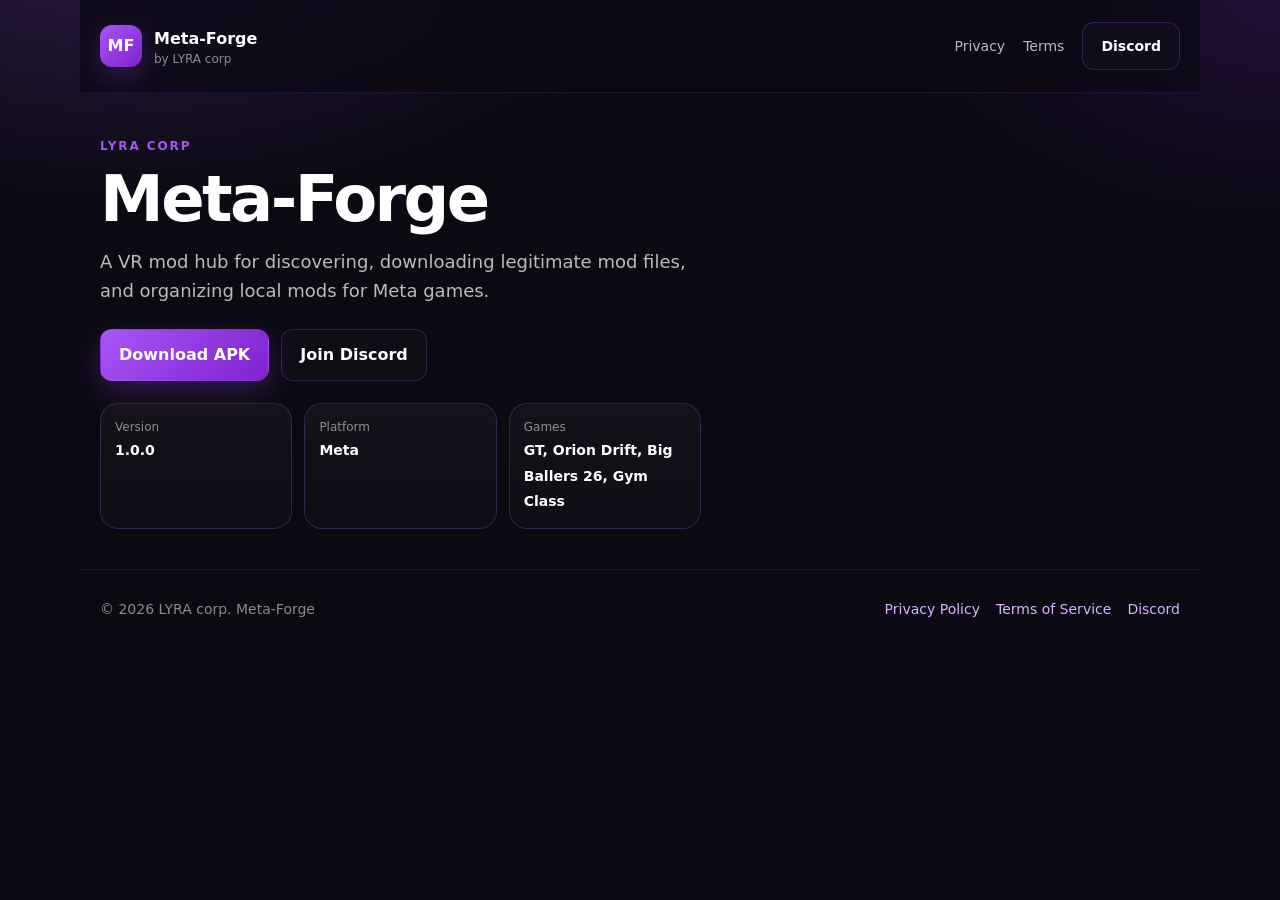
==== docs/index.html @ a2373e12 "Initial Meta-Forge app and GitHub Pages site" ====
﻿<!doctype html><html lang="en"><head><meta charset="utf-8"><meta name="viewport" content="width=device-width,initial-scale=1"><title>Meta-Forge | LYRA corp</title><link rel="stylesheet" href="styles.css"></head><body><div class="bg"></div><header class="site-header"><a class="brand" href="./"><span class="brand-mark">MF</span><span><strong>Meta-Forge</strong><small>by LYRA corp</small></span></a><nav><a href="privacy.html">Privacy</a><a href="terms.html">Terms</a><a class="btn btn-ghost" href="https://discord.gg/ydSPJUVMb2" target="_blank" rel="noopener">Discord</a></nav></header><main><section class="hero"><div class="hero-copy"><p class="eyebrow">LYRA corp</p><h1>Meta-Forge</h1><p class="lead">A VR mod hub for discovering, downloading legitimate mod files, and organizing local mods for Meta games.</p><div class="cta-row"><a class="btn btn-primary" href="Meta-Forge.apk" download>Download APK</a><a class="btn btn-ghost" href="https://discord.gg/ydSPJUVMb2" target="_blank" rel="noopener">Join Discord</a></div><div class="meta-row"><div><span>Version</span><strong>1.0.0</strong></div><div><span>Platform</span><strong>Meta</strong></div><div><span>Games</span><strong>GT, Orion Drift, Big Ballers 26, Gym Class</strong></div></div></div></section></main><footer class="site-footer"><div>© 2026 LYRA corp. Meta-Forge</div><div class="footer-links"><a href="privacy.html">Privacy Policy</a><a href="terms.html">Terms of Service</a><a href="https://discord.gg/ydSPJUVMb2" target="_blank" rel="noopener">Discord</a></div></footer></body></html>
---- docs/styles.css ----
﻿:root{--bg:#0B0912;--bg2:#140d22;--card:#171126;--line:rgba(168,85,247,.25);--purple:#A855F7;--violet:#7E22CE;--text:#FFFFFF;--muted:rgba(255,255,255,.72);--faint:rgba(255,255,255,.52)}
*{box-sizing:border-box} body{margin:0;font-family:Inter,system-ui,-apple-system,Segoe UI,Roboto,Arial,sans-serif;background:var(--bg);color:var(--text);line-height:1.6}
a{color:#d8b4fe;text-decoration:none} a:hover{text-decoration:underline}
.bg{position:fixed;inset:0;background:radial-gradient(900px 500px at 10% -10%,rgba(168,85,247,.22),transparent 60%),radial-gradient(700px 420px at 100% 0,rgba(126,34,206,.18),transparent 55%),var(--bg);z-index:-1}
.site-header,.site-footer,.hero,.section{max-width:1120px;margin:0 auto;padding-left:20px;padding-right:20px}
.site-header{display:flex;align-items:center;justify-content:space-between;gap:16px;padding-top:22px;padding-bottom:22px;position:sticky;top:0;background:rgba(11,9,18,.72);backdrop-filter:blur(12px);z-index:10;border-bottom:1px solid rgba(168,85,247,.12)}
.brand{display:flex;align-items:center;gap:12px;color:#fff;text-decoration:none}
.brand-mark{width:42px;height:42px;border-radius:12px;display:grid;place-items:center;font-weight:800;background:linear-gradient(135deg,var(--purple),var(--violet));box-shadow:0 10px 30px rgba(168,85,247,.25)}
.brand small{display:block;color:var(--faint);font-size:12px;line-height:1.2}
nav{display:flex;gap:18px;align-items:center;flex-wrap:wrap}
nav a{color:var(--muted);font-size:14px;font-weight:500}
.btn{display:inline-flex;align-items:center;justify-content:center;padding:12px 18px;border-radius:12px;font-weight:700;border:1px solid var(--line);text-decoration:none!important;transition:.2s}
.btn-primary{background:linear-gradient(135deg,var(--purple),var(--violet));color:#fff;border-color:transparent;box-shadow:0 10px 30px rgba(168,85,247,.25)}
.btn-primary:hover{filter:brightness(1.06)} .btn-ghost{background:rgba(255,255,255,.02);color:#fff}
.hero{display:grid;grid-template-columns:1.2fr .9fr;gap:28px;padding-top:44px;padding-bottom:40px;align-items:center}
.eyebrow{color:var(--purple);font-size:12px;font-weight:700;letter-spacing:.16em;text-transform:uppercase;margin:0 0 10px}
h1{font-size:clamp(38px,6vw,64px);line-height:1.02;margin:0 0 16px;letter-spacing:-.04em}
.lead{font-size:18px;color:var(--muted);max-width:700px;margin:0 0 24px}
.cta-row{display:flex;gap:12px;flex-wrap:wrap;margin-bottom:22px}
.meta-row{display:grid;grid-template-columns:repeat(3,minmax(0,1fr));gap:12px;max-width:700px}
.meta-row div,.card,.app-card,.step,.game,.legal-card{background:linear-gradient(180deg,rgba(255,255,255,.04),rgba(255,255,255,.02));border:1px solid var(--line);border-radius:18px}
.meta-row div{padding:14px} .meta-row span{display:block;font-size:12px;color:var(--faint)} .meta-row strong{font-size:14px}
.small-note{color:var(--faint);font-size:13px;margin-top:14px}
.app-card{padding:24px;box-shadow:0 20px 60px rgba(0,0,0,.35)}
.app-top{display:flex;justify-content:space-between;gap:12px;align-items:flex-start;margin-bottom:16px}
.app-name{font-size:28px;font-weight:800}.app-sub{color:var(--faint);font-size:14px}
.badge{padding:6px 10px;border-radius:999px;background:rgba(168,85,247,.14);border:1px solid rgba(168,85,247,.28);font-size:12px;font-weight:700}
.app-desc{color:var(--muted);padding:16px 0;border-top:1px solid rgba(255,255,255,.08);border-bottom:1px solid rgba(255,255,255,.08)}
.app-list{display:grid;gap:12px;padding-top:16px}.app-item span{display:block;color:var(--faint);font-size:12px}.app-item strong{font-size:14px}
.section{padding-top:52px;padding-bottom:52px}.section-alt{background:rgba(168,85,247,.04);max-width:none;border-top:1px solid rgba(168,85,247,.1);border-bottom:1px solid rgba(168,85,247,.1)}
.section-alt .section-head,.section-alt .games{max-width:1120px;margin-left:auto;margin-right:auto;padding-left:20px;padding-right:20px}
.section-head h2{margin:0;font-size:clamp(28px,4vw,42px);line-height:1.15;letter-spacing:-.03em}
.grid{display:grid;grid-template-columns:repeat(4,minmax(0,1fr));gap:16px;margin-top:24px}
.card{padding:22px}.card h3{margin:0 0 8px;font-size:18px}.card p,.step p,.legal-card p,.legal-card li{color:var(--muted);margin:0}
.games{display:grid;grid-template-columns:repeat(4,minmax(0,1fr));gap:14px;margin-top:24px}
.game{padding:18px;text-align:center;font-weight:700}
.steps{display:grid;grid-template-columns:repeat(3,minmax(0,1fr));gap:16px;margin-top:24px}
.step{padding:20px}.step span{width:34px;height:34px;border-radius:10px;display:inline-grid;place-items:center;background:rgba(168,85,247,.18);color:#e9d5ff;font-weight:800;margin-bottom:12px}
.site-footer{display:flex;justify-content:space-between;gap:16px;padding-top:28px;padding-bottom:40px;color:var(--faint);font-size:14px;border-top:1px solid rgba(168,85,247,.12)}
.footer-links{display:flex;gap:16px;flex-wrap:wrap}
.legal{max-width:860px;margin:0 auto;padding:40px 20px 60px}
.legal-card{padding:28px}.legal-card h1{font-size:42px;margin-bottom:8px}.legal-card h2{margin-top:28px;margin-bottom:8px;font-size:20px}
.legal-card ul{margin:8px 0 0 20px;color:var(--muted)} .legal-meta{color:var(--faint);font-size:14px;margin-bottom:20px}
@media (max-width:900px){.hero,.grid,.games,.steps{grid-template-columns:1fr 1fr}.hero{grid-template-columns:1fr}.site-header{position:static}}
@media (max-width:640px){nav{gap:12px}.meta-row,.grid,.games,.steps,.site-footer{grid-template-columns:1fr;display:grid}.site-footer{display:flex;flex-direction:column}.legal-card h1{font-size:34px}}
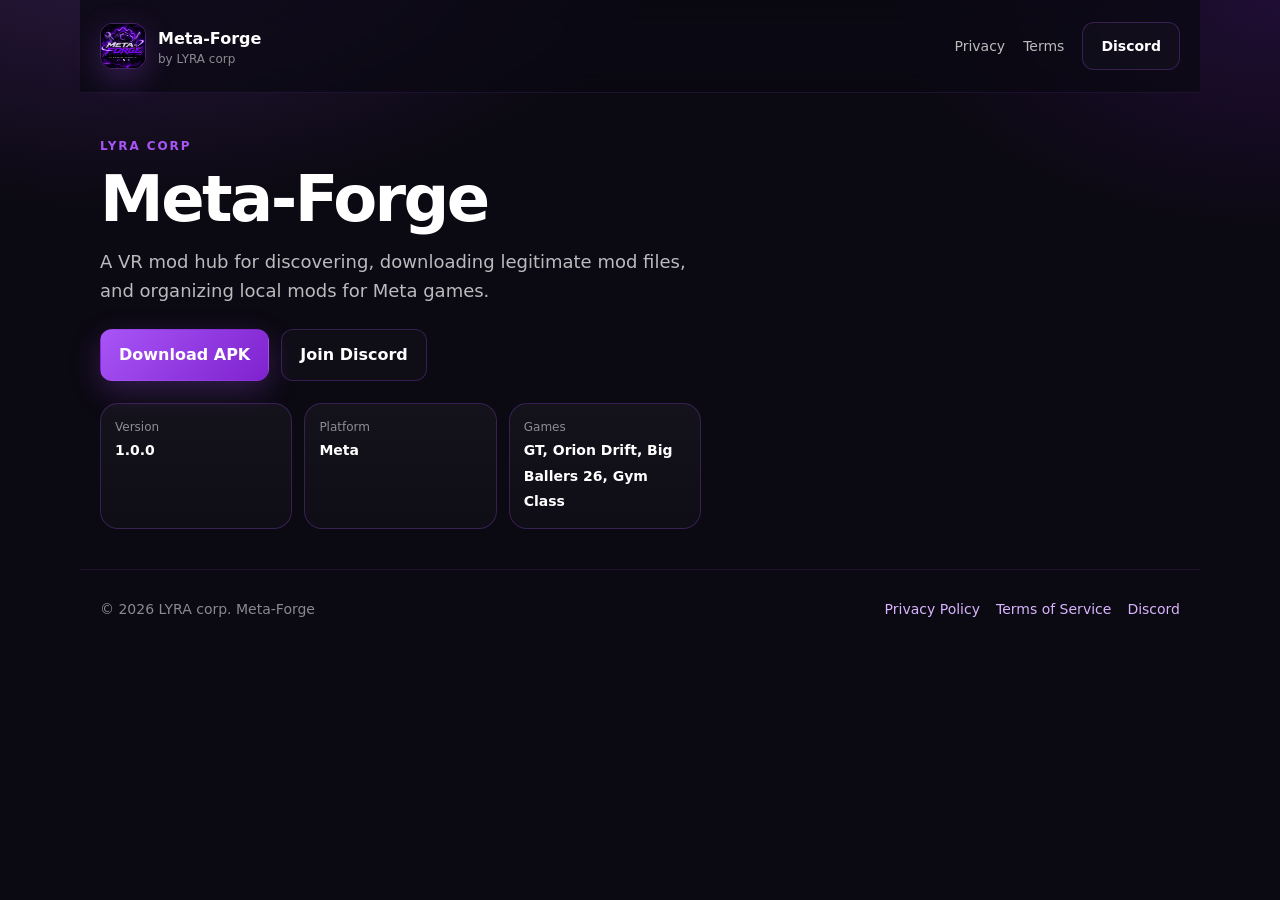
==== commit afb6029a: "Use Meta-Forge logo on GitHub Pages site" ====
--- a/docs/index.html
+++ b/docs/index.html
@@ -1 +1 @@
-﻿<!doctype html><html lang="en"><head><meta charset="utf-8"><meta name="viewport" content="width=device-width,initial-scale=1"><title>Meta-Forge | LYRA corp</title><link rel="stylesheet" href="styles.css"></head><body><div class="bg"></div><header class="site-header"><a class="brand" href="./"><span class="brand-mark">MF</span><span><strong>Meta-Forge</strong><small>by LYRA corp</small></span></a><nav><a href="privacy.html">Privacy</a><a href="terms.html">Terms</a><a class="btn btn-ghost" href="https://discord.gg/ydSPJUVMb2" target="_blank" rel="noopener">Discord</a></nav></header><main><section class="hero"><div class="hero-copy"><p class="eyebrow">LYRA corp</p><h1>Meta-Forge</h1><p class="lead">A VR mod hub for discovering, downloading legitimate mod files, and organizing local mods for Meta games.</p><div class="cta-row"><a class="btn btn-primary" href="Meta-Forge.apk" download>Download APK</a><a class="btn btn-ghost" href="https://discord.gg/ydSPJUVMb2" target="_blank" rel="noopener">Join Discord</a></div><div class="meta-row"><div><span>Version</span><strong>1.0.0</strong></div><div><span>Platform</span><strong>Meta</strong></div><div><span>Games</span><strong>GT, Orion Drift, Big Ballers 26, Gym Class</strong></div></div></div></section></main><footer class="site-footer"><div>© 2026 LYRA corp. Meta-Forge</div><div class="footer-links"><a href="privacy.html">Privacy Policy</a><a href="terms.html">Terms of Service</a><a href="https://discord.gg/ydSPJUVMb2" target="_blank" rel="noopener">Discord</a></div></footer></body></html>
+<!doctype html><html lang="en"><head><meta charset="utf-8"><meta name="viewport" content="width=device-width,initial-scale=1"><title>Meta-Forge | LYRA corp</title><link rel="icon" href="logo.png" type="image/png"><link rel="stylesheet" href="styles.css"></head><body><div class="bg"></div><header class="site-header"><a class="brand" href="./"><img class="brand-logo" src="logo.png" alt="Meta-Forge logo"><span><strong>Meta-Forge</strong><small>by LYRA corp</small></span></a><nav><a href="privacy.html">Privacy</a><a href="terms.html">Terms</a><a class="btn btn-ghost" href="https://discord.gg/ydSPJUVMb2" target="_blank" rel="noopener">Discord</a></nav></header><main><section class="hero"><div class="hero-copy"><p class="eyebrow">LYRA corp</p><h1>Meta-Forge</h1><p class="lead">A VR mod hub for discovering, downloading legitimate mod files, and organizing local mods for Meta games.</p><div class="cta-row"><a class="btn btn-primary" href="Meta-Forge.apk" download>Download APK</a><a class="btn btn-ghost" href="https://discord.gg/ydSPJUVMb2" target="_blank" rel="noopener">Join Discord</a></div><div class="meta-row"><div><span>Version</span><strong>1.0.0</strong></div><div><span>Platform</span><strong>Meta</strong></div><div><span>Games</span><strong>GT, Orion Drift, Big Ballers 26, Gym Class</strong></div></div></div></section></main><footer class="site-footer"><div>© 2026 LYRA corp. Meta-Forge</div><div class="footer-links"><a href="privacy.html">Privacy Policy</a><a href="terms.html">Terms of Service</a><a href="https://discord.gg/ydSPJUVMb2" target="_blank" rel="noopener">Discord</a></div></footer></body></html>
--- a/docs/styles.css
+++ b/docs/styles.css
@@ -1,11 +1,11 @@
-﻿:root{--bg:#0B0912;--bg2:#140d22;--card:#171126;--line:rgba(168,85,247,.25);--purple:#A855F7;--violet:#7E22CE;--text:#FFFFFF;--muted:rgba(255,255,255,.72);--faint:rgba(255,255,255,.52)}
+:root{--bg:#0B0912;--bg2:#140d22;--card:#171126;--line:rgba(168,85,247,.25);--purple:#A855F7;--violet:#7E22CE;--text:#FFFFFF;--muted:rgba(255,255,255,.72);--faint:rgba(255,255,255,.52)}
 *{box-sizing:border-box} body{margin:0;font-family:Inter,system-ui,-apple-system,Segoe UI,Roboto,Arial,sans-serif;background:var(--bg);color:var(--text);line-height:1.6}
 a{color:#d8b4fe;text-decoration:none} a:hover{text-decoration:underline}
 .bg{position:fixed;inset:0;background:radial-gradient(900px 500px at 10% -10%,rgba(168,85,247,.22),transparent 60%),radial-gradient(700px 420px at 100% 0,rgba(126,34,206,.18),transparent 55%),var(--bg);z-index:-1}
 .site-header,.site-footer,.hero,.section{max-width:1120px;margin:0 auto;padding-left:20px;padding-right:20px}
 .site-header{display:flex;align-items:center;justify-content:space-between;gap:16px;padding-top:22px;padding-bottom:22px;position:sticky;top:0;background:rgba(11,9,18,.72);backdrop-filter:blur(12px);z-index:10;border-bottom:1px solid rgba(168,85,247,.12)}
 .brand{display:flex;align-items:center;gap:12px;color:#fff;text-decoration:none}
-.brand-mark{width:42px;height:42px;border-radius:12px;display:grid;place-items:center;font-weight:800;background:linear-gradient(135deg,var(--purple),var(--violet));box-shadow:0 10px 30px rgba(168,85,247,.25)}
+.brand-logo{width:46px;height:46px;border-radius:12px;object-fit:cover;display:block;box-shadow:0 10px 30px rgba(168,85,247,.25);border:1px solid rgba(168,85,247,.35)}
 .brand small{display:block;color:var(--faint);font-size:12px;line-height:1.2}
 nav{display:flex;gap:18px;align-items:center;flex-wrap:wrap}
 nav a{color:var(--muted);font-size:14px;font-weight:500}
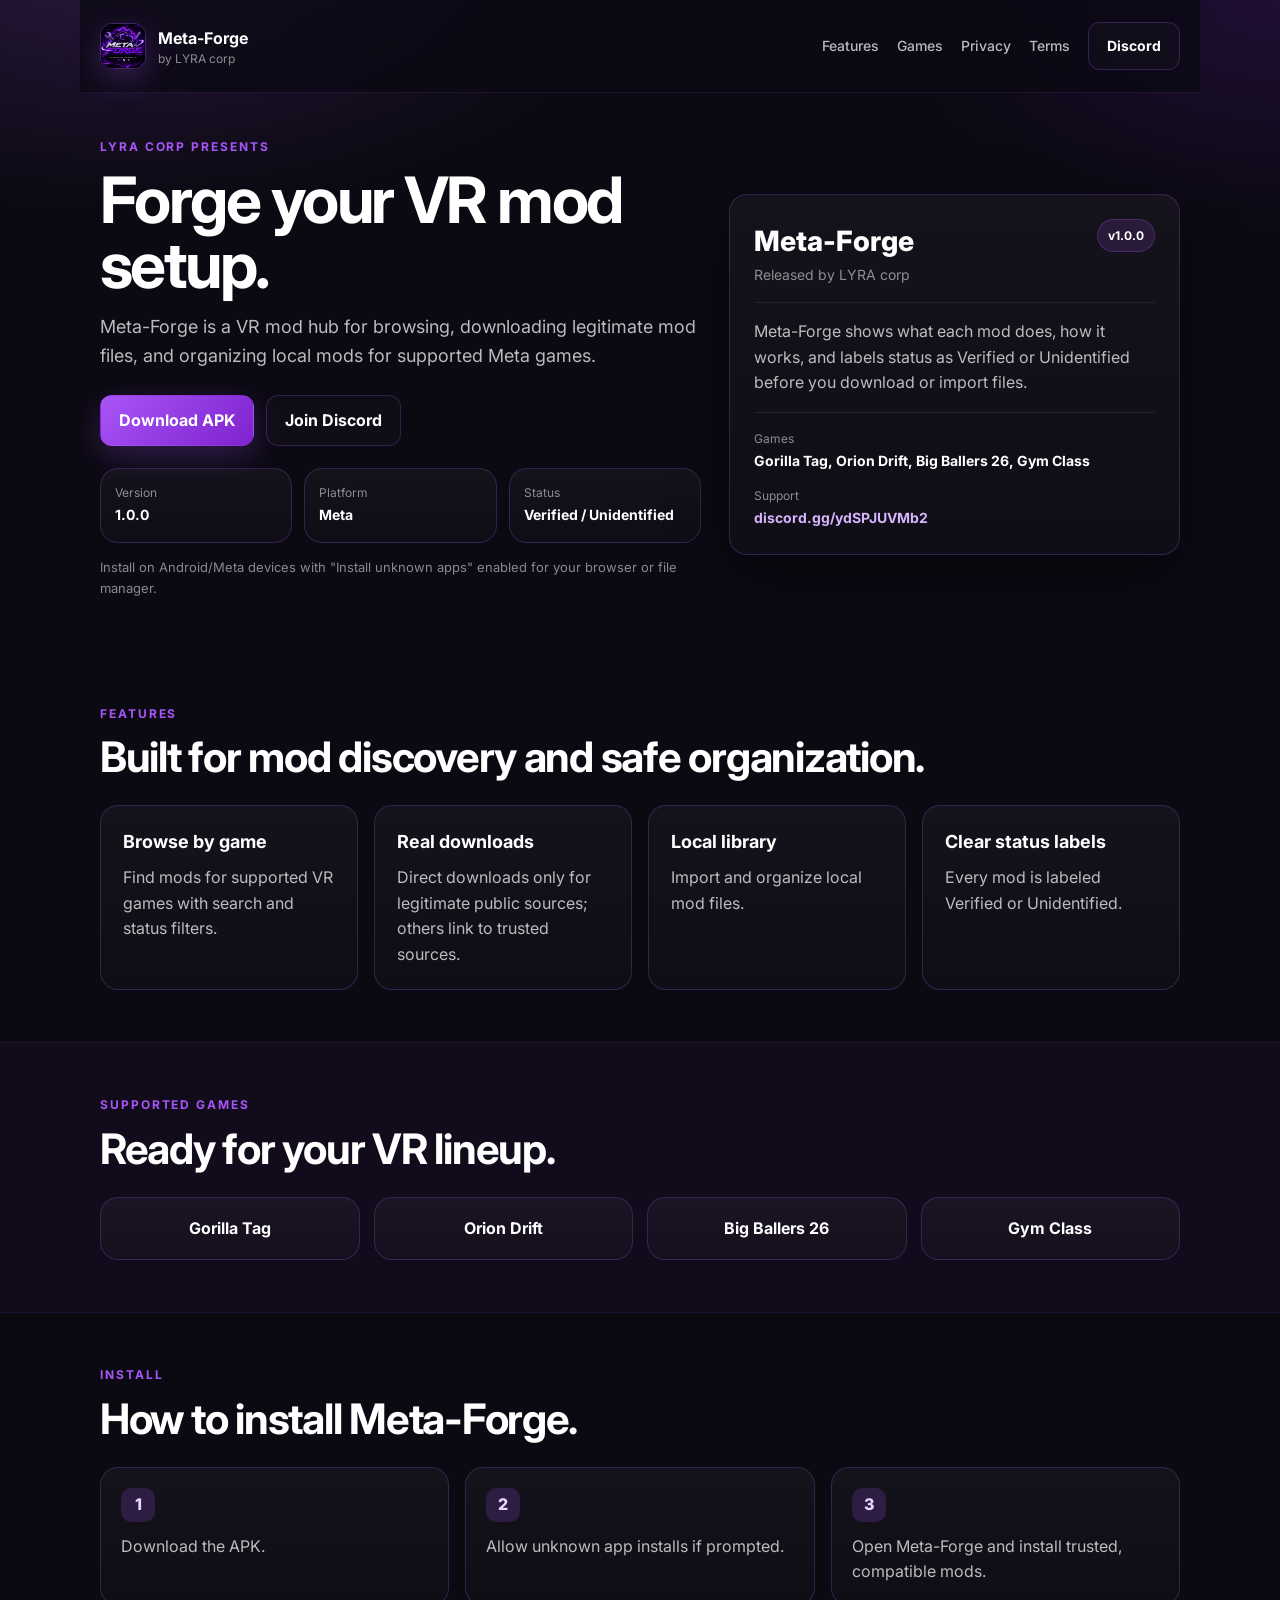
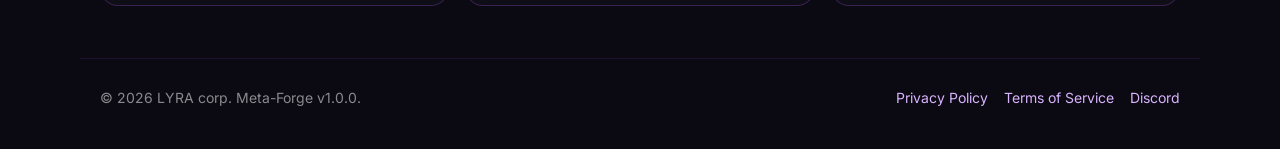
==== commit 88c7c82f: "Restore full Meta-Forge landing page" ====
--- a/docs/index.html
+++ b/docs/index.html
@@ -1 +1,85 @@
-<!doctype html><html lang="en"><head><meta charset="utf-8"><meta name="viewport" content="width=device-width,initial-scale=1"><title>Meta-Forge | LYRA corp</title><link rel="icon" href="logo.png" type="image/png"><link rel="stylesheet" href="styles.css"></head><body><div class="bg"></div><header class="site-header"><a class="brand" href="./"><img class="brand-logo" src="logo.png" alt="Meta-Forge logo"><span><strong>Meta-Forge</strong><small>by LYRA corp</small></span></a><nav><a href="privacy.html">Privacy</a><a href="terms.html">Terms</a><a class="btn btn-ghost" href="https://discord.gg/ydSPJUVMb2" target="_blank" rel="noopener">Discord</a></nav></header><main><section class="hero"><div class="hero-copy"><p class="eyebrow">LYRA corp</p><h1>Meta-Forge</h1><p class="lead">A VR mod hub for discovering, downloading legitimate mod files, and organizing local mods for Meta games.</p><div class="cta-row"><a class="btn btn-primary" href="Meta-Forge.apk" download>Download APK</a><a class="btn btn-ghost" href="https://discord.gg/ydSPJUVMb2" target="_blank" rel="noopener">Join Discord</a></div><div class="meta-row"><div><span>Version</span><strong>1.0.0</strong></div><div><span>Platform</span><strong>Meta</strong></div><div><span>Games</span><strong>GT, Orion Drift, Big Ballers 26, Gym Class</strong></div></div></div></section></main><footer class="site-footer"><div>© 2026 LYRA corp. Meta-Forge</div><div class="footer-links"><a href="privacy.html">Privacy Policy</a><a href="terms.html">Terms of Service</a><a href="https://discord.gg/ydSPJUVMb2" target="_blank" rel="noopener">Discord</a></div></footer></body></html>
+<!doctype html>
+<html lang="en">
+<head>
+  <meta charset="utf-8">
+  <meta name="viewport" content="width=device-width, initial-scale=1">
+  <title>Meta-Forge | LYRA corp</title>
+  <meta name="description" content="Meta-Forge by LYRA corp - a VR mod hub for discovering, downloading, and organizing mods for Meta games.">
+  <link rel="icon" href="logo.png" type="image/png">
+  <link rel="preconnect" href="https://fonts.googleapis.com">
+  <link rel="preconnect" href="https://fonts.gstatic.com" crossorigin>
+  <link href="https://fonts.googleapis.com/css2?family=Inter:wght@400;500;600;700;800&display=swap" rel="stylesheet">
+  <link rel="stylesheet" href="styles.css">
+</head>
+<body>
+  <div class="bg"></div>
+  <header class="site-header">
+    <a class="brand" href="./"><img class="brand-logo" src="logo.png" alt="Meta-Forge logo"><span><strong>Meta-Forge</strong><small>by LYRA corp</small></span></a>
+    <nav>
+      <a href="#features">Features</a>
+      <a href="#games">Games</a>
+      <a href="privacy.html">Privacy</a>
+      <a href="terms.html">Terms</a>
+      <a class="btn btn-ghost" href="https://discord.gg/ydSPJUVMb2" target="_blank" rel="noopener">Discord</a>
+    </nav>
+  </header>
+  <main>
+    <section class="hero">
+      <div class="hero-copy">
+        <p class="eyebrow">LYRA corp presents</p>
+        <h1>Forge your VR mod setup.</h1>
+        <p class="lead">Meta-Forge is a VR mod hub for browsing, downloading legitimate mod files, and organizing local mods for supported Meta games.</p>
+        <div class="cta-row">
+          <a class="btn btn-primary" href="Meta-Forge.apk" download>Download APK</a>
+          <a class="btn btn-ghost" href="https://discord.gg/ydSPJUVMb2" target="_blank" rel="noopener">Join Discord</a>
+        </div>
+        <div class="meta-row">
+          <div><span>Version</span><strong>1.0.0</strong></div>
+          <div><span>Platform</span><strong>Meta</strong></div>
+          <div><span>Status</span><strong>Verified / Unidentified</strong></div>
+        </div>
+        <p class="small-note">Install on Android/Meta devices with "Install unknown apps" enabled for your browser or file manager.</p>
+      </div>
+      <div class="hero-card">
+        <div class="app-card">
+          <div class="app-top"><div><div class="app-name">Meta-Forge</div><div class="app-sub">Released by LYRA corp</div></div><span class="badge">v1.0.0</span></div>
+          <div class="app-desc">Meta-Forge shows what each mod does, how it works, and labels status as Verified or Unidentified before you download or import files.</div>
+          <div class="app-list">
+            <div class="app-item"><span>Games</span><strong>Gorilla Tag, Orion Drift, Big Ballers 26, Gym Class</strong></div>
+            <div class="app-item"><span>Support</span><strong><a href="https://discord.gg/ydSPJUVMb2" target="_blank" rel="noopener">discord.gg/ydSPJUVMb2</a></strong></div>
+          </div>
+        </div>
+      </div>
+    </section>
+    <section id="features" class="section">
+      <div class="section-head"><p class="eyebrow">Features</p><h2>Built for mod discovery and safe organization.</h2></div>
+      <div class="grid">
+        <article class="card"><h3>Browse by game</h3><p>Find mods for supported VR games with search and status filters.</p></article>
+        <article class="card"><h3>Real downloads</h3><p>Direct downloads only for legitimate public sources; others link to trusted sources.</p></article>
+        <article class="card"><h3>Local library</h3><p>Import and organize local mod files.</p></article>
+        <article class="card"><h3>Clear status labels</h3><p>Every mod is labeled Verified or Unidentified.</p></article>
+      </div>
+    </section>
+    <section id="games" class="section section-alt">
+      <div class="section-head"><p class="eyebrow">Supported Games</p><h2>Ready for your VR lineup.</h2></div>
+      <div class="games"><div class="game">Gorilla Tag</div><div class="game">Orion Drift</div><div class="game">Big Ballers 26</div><div class="game">Gym Class</div></div>
+    </section>
+    <section class="section">
+      <div class="section-head"><p class="eyebrow">Install</p><h2>How to install Meta-Forge.</h2></div>
+      <div class="steps">
+        <div class="step"><span>1</span><p>Download the APK.</p></div>
+        <div class="step"><span>2</span><p>Allow unknown app installs if prompted.</p></div>
+        <div class="step"><span>3</span><p>Open Meta-Forge and install trusted, compatible mods.</p></div>
+      </div>
+    </section>
+  </main>
+  <footer class="site-footer">
+    <div>&copy; 2026 LYRA corp. Meta-Forge v1.0.0.</div>
+    <div class="footer-links">
+      <a href="privacy.html">Privacy Policy</a>
+      <a href="terms.html">Terms of Service</a>
+      <a href="https://discord.gg/ydSPJUVMb2" target="_blank" rel="noopener">Discord</a>
+    </div>
+  </footer>
+</body>
+</html>
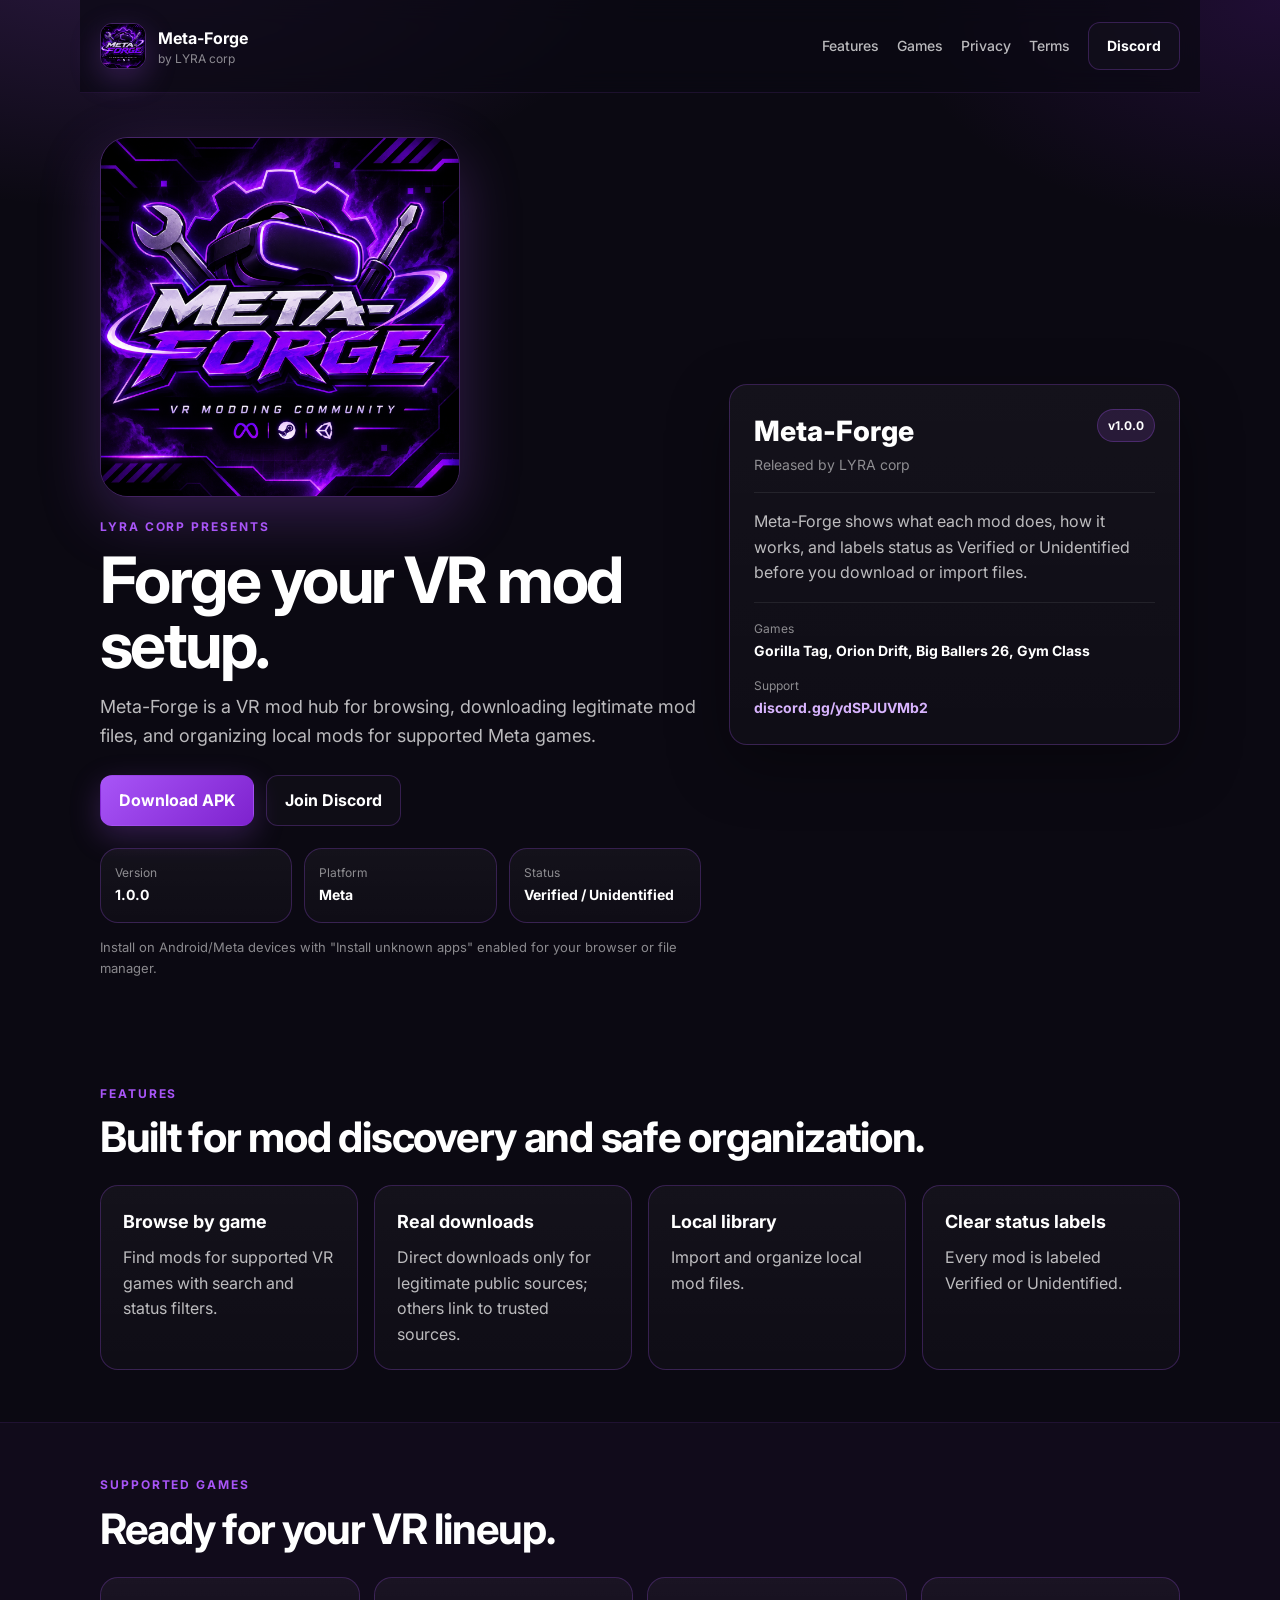
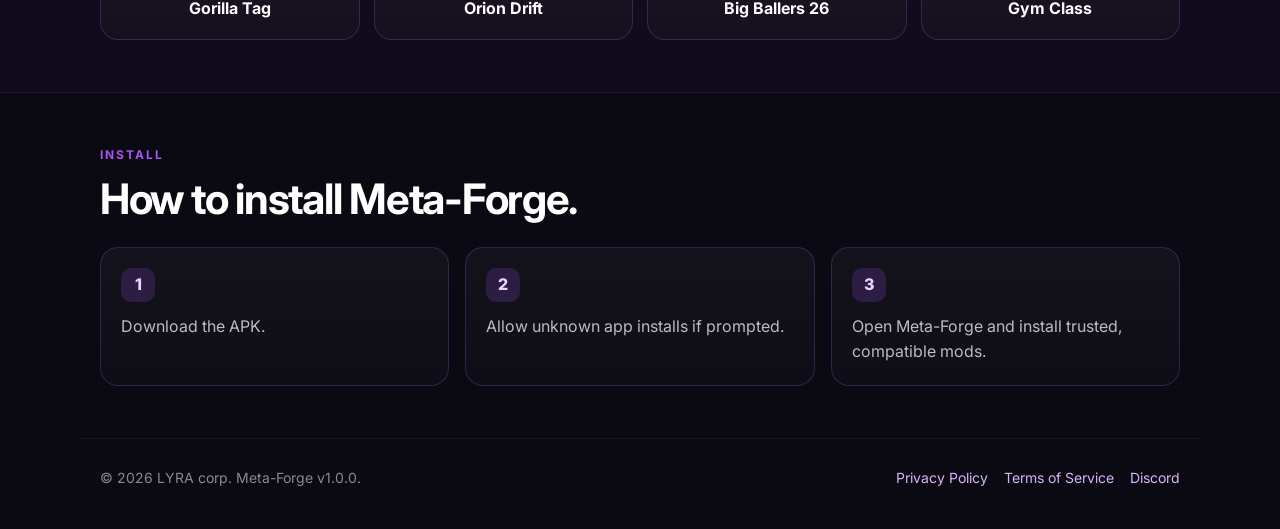
==== commit 4d11bcc3: "Add hero logo to landing page" ====
--- a/docs/index.html
+++ b/docs/index.html
@@ -26,7 +26,7 @@
   <main>
     <section class="hero">
       <div class="hero-copy">
-        <p class="eyebrow">LYRA corp presents</p>
+        <img class="hero-logo" src="logo.png" alt="Meta-Forge logo"><p class="eyebrow">LYRA corp presents</p>
         <h1>Forge your VR mod setup.</h1>
         <p class="lead">Meta-Forge is a VR mod hub for browsing, downloading legitimate mod files, and organizing local mods for supported Meta games.</p>
         <div class="cta-row">
--- a/docs/styles.css
+++ b/docs/styles.css
@@ -6,6 +6,7 @@
 .site-header{display:flex;align-items:center;justify-content:space-between;gap:16px;padding-top:22px;padding-bottom:22px;position:sticky;top:0;background:rgba(11,9,18,.72);backdrop-filter:blur(12px);z-index:10;border-bottom:1px solid rgba(168,85,247,.12)}
 .brand{display:flex;align-items:center;gap:12px;color:#fff;text-decoration:none}
 .brand-logo{width:46px;height:46px;border-radius:12px;object-fit:cover;display:block;box-shadow:0 10px 30px rgba(168,85,247,.25);border:1px solid rgba(168,85,247,.35)}
+.hero-logo{width:min(360px,70vw);height:auto;display:block;margin:0 0 20px;border-radius:28px;box-shadow:0 20px 60px rgba(168,85,247,.25);border:1px solid rgba(168,85,247,.35)}
 .brand small{display:block;color:var(--faint);font-size:12px;line-height:1.2}
 nav{display:flex;gap:18px;align-items:center;flex-wrap:wrap}
 nav a{color:var(--muted);font-size:14px;font-weight:500}
